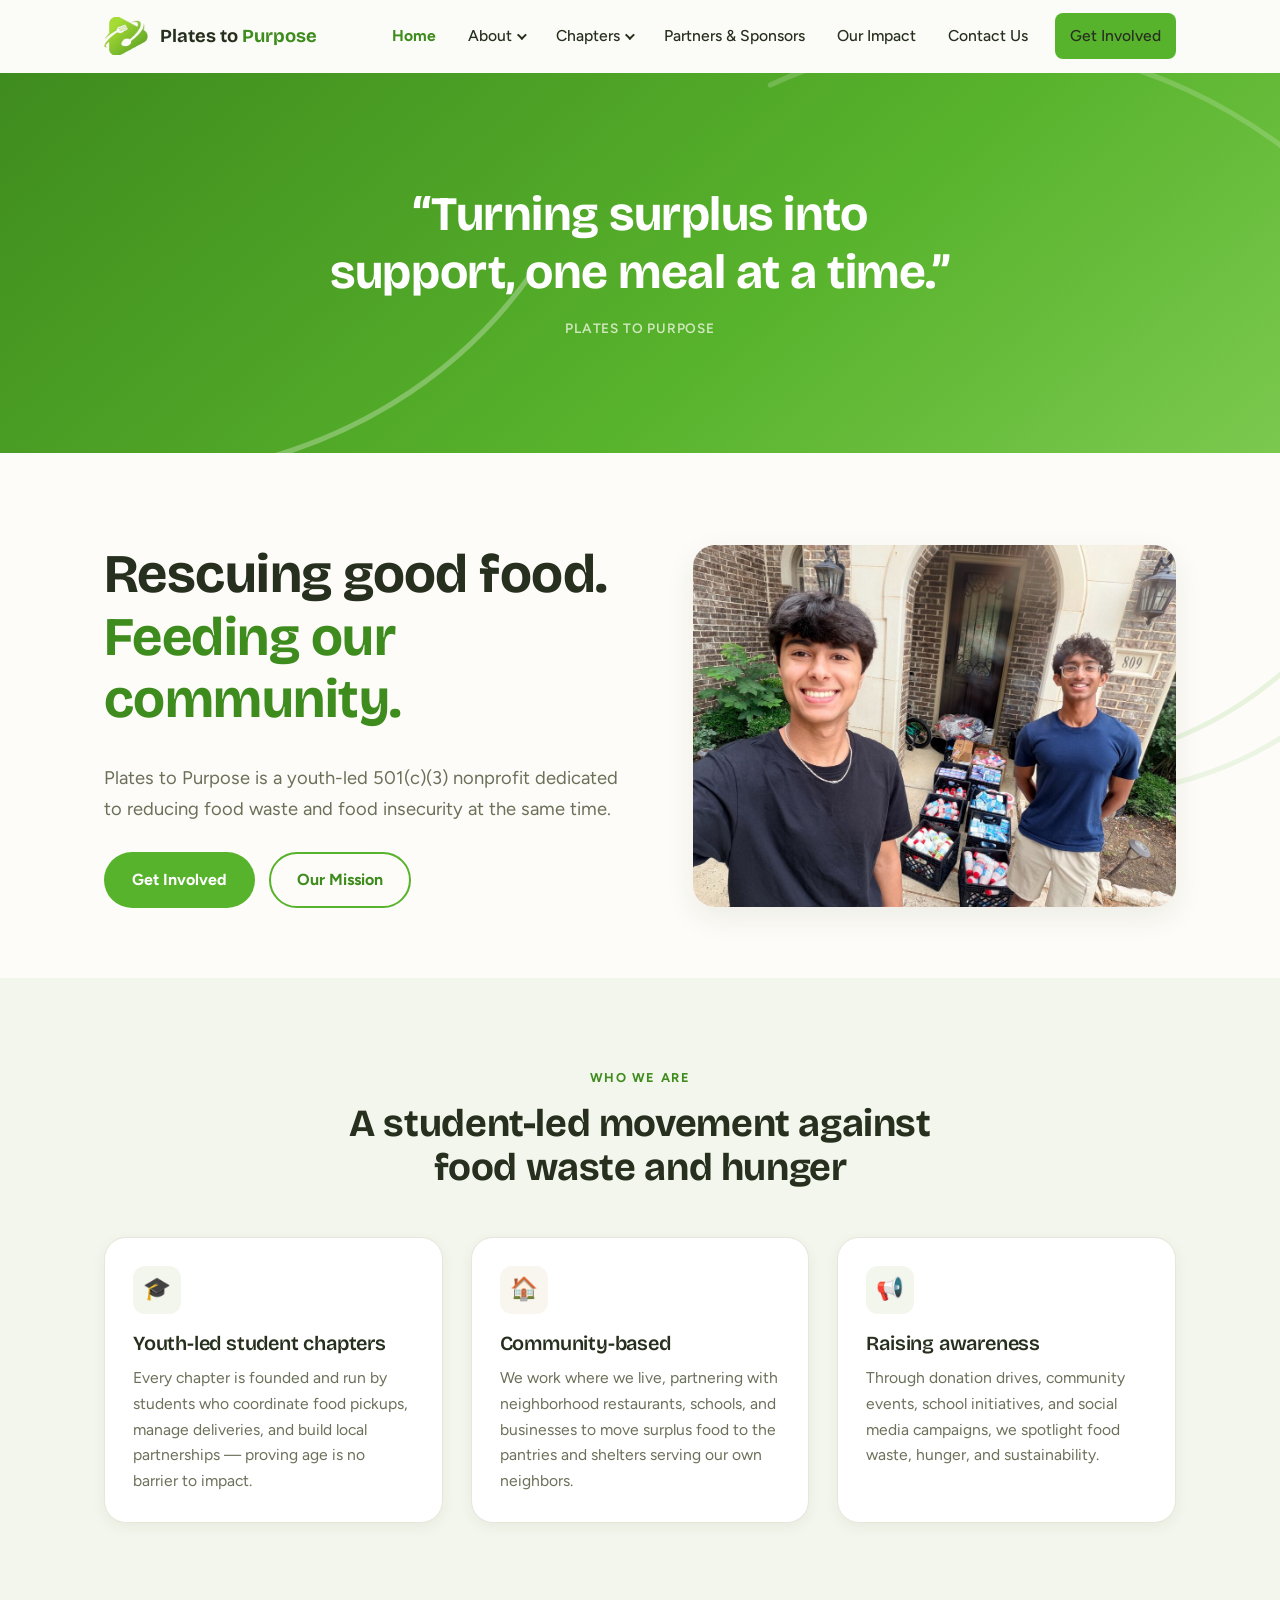
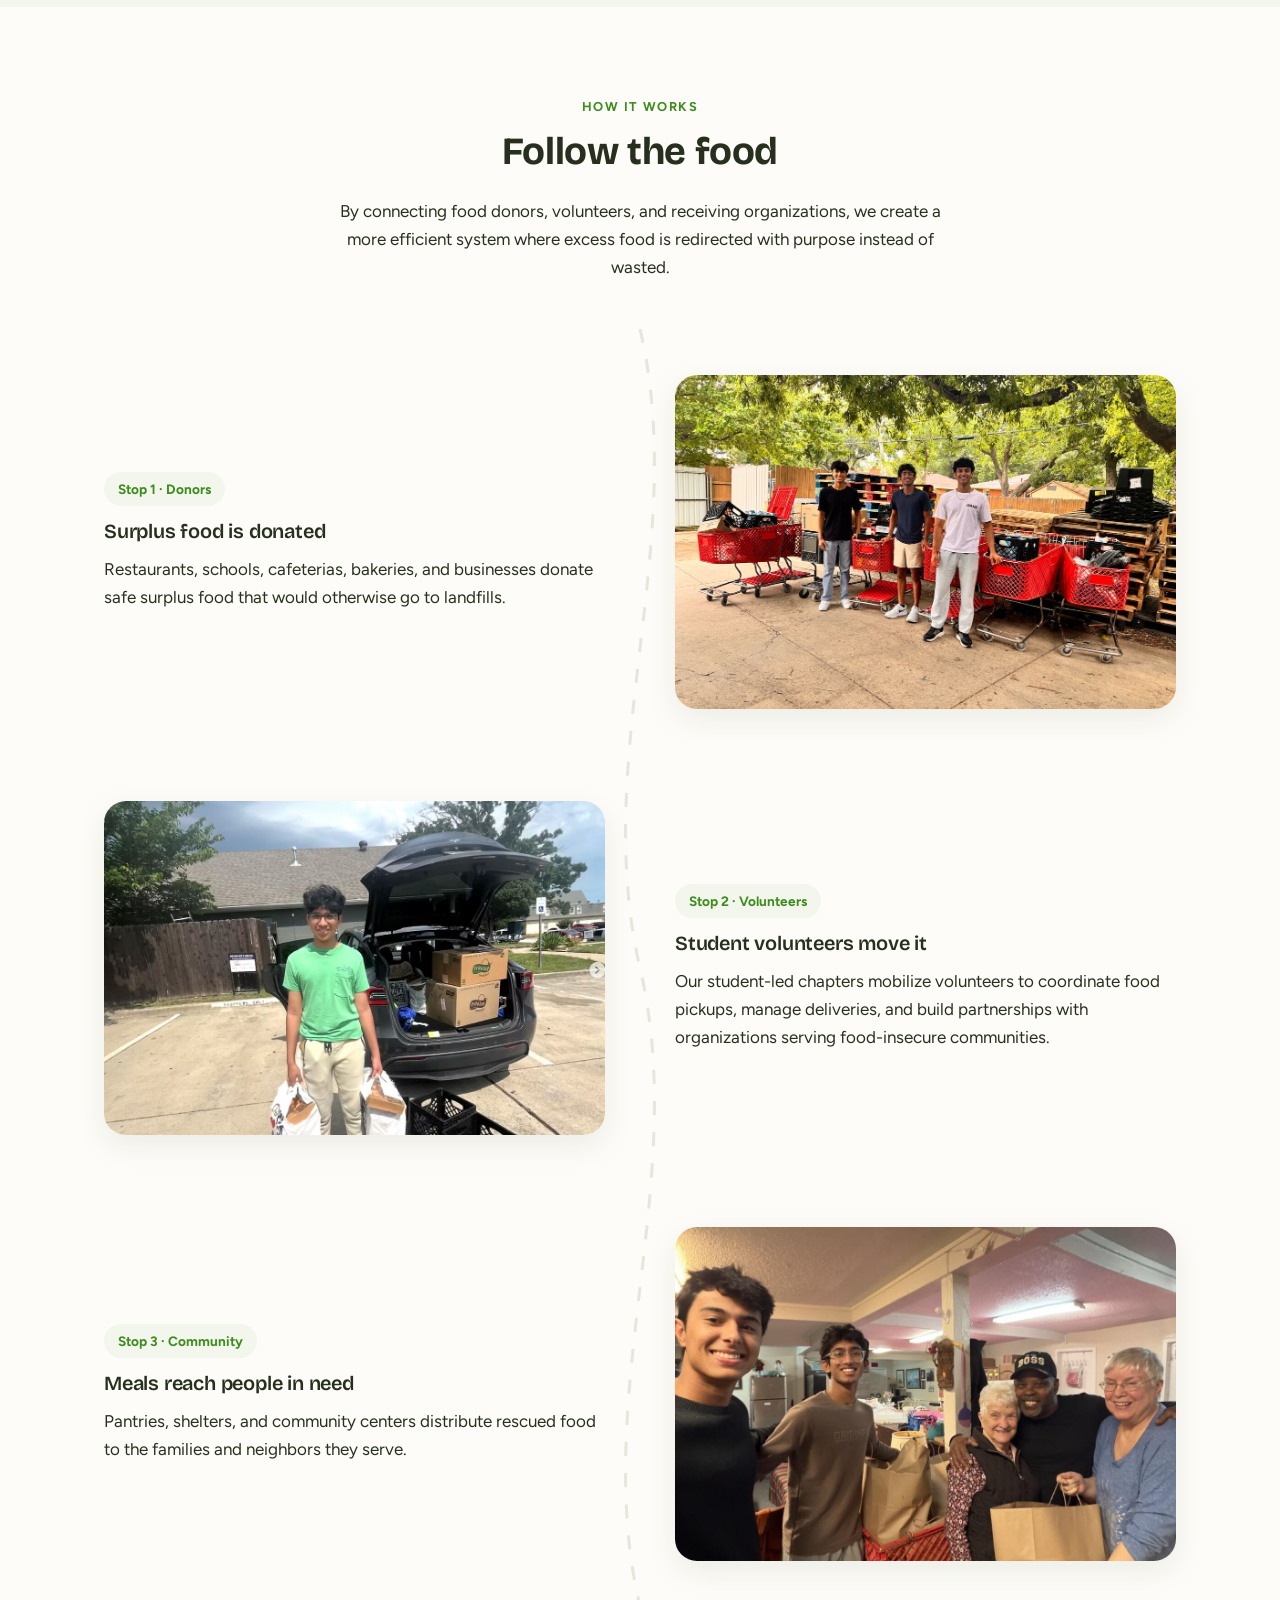
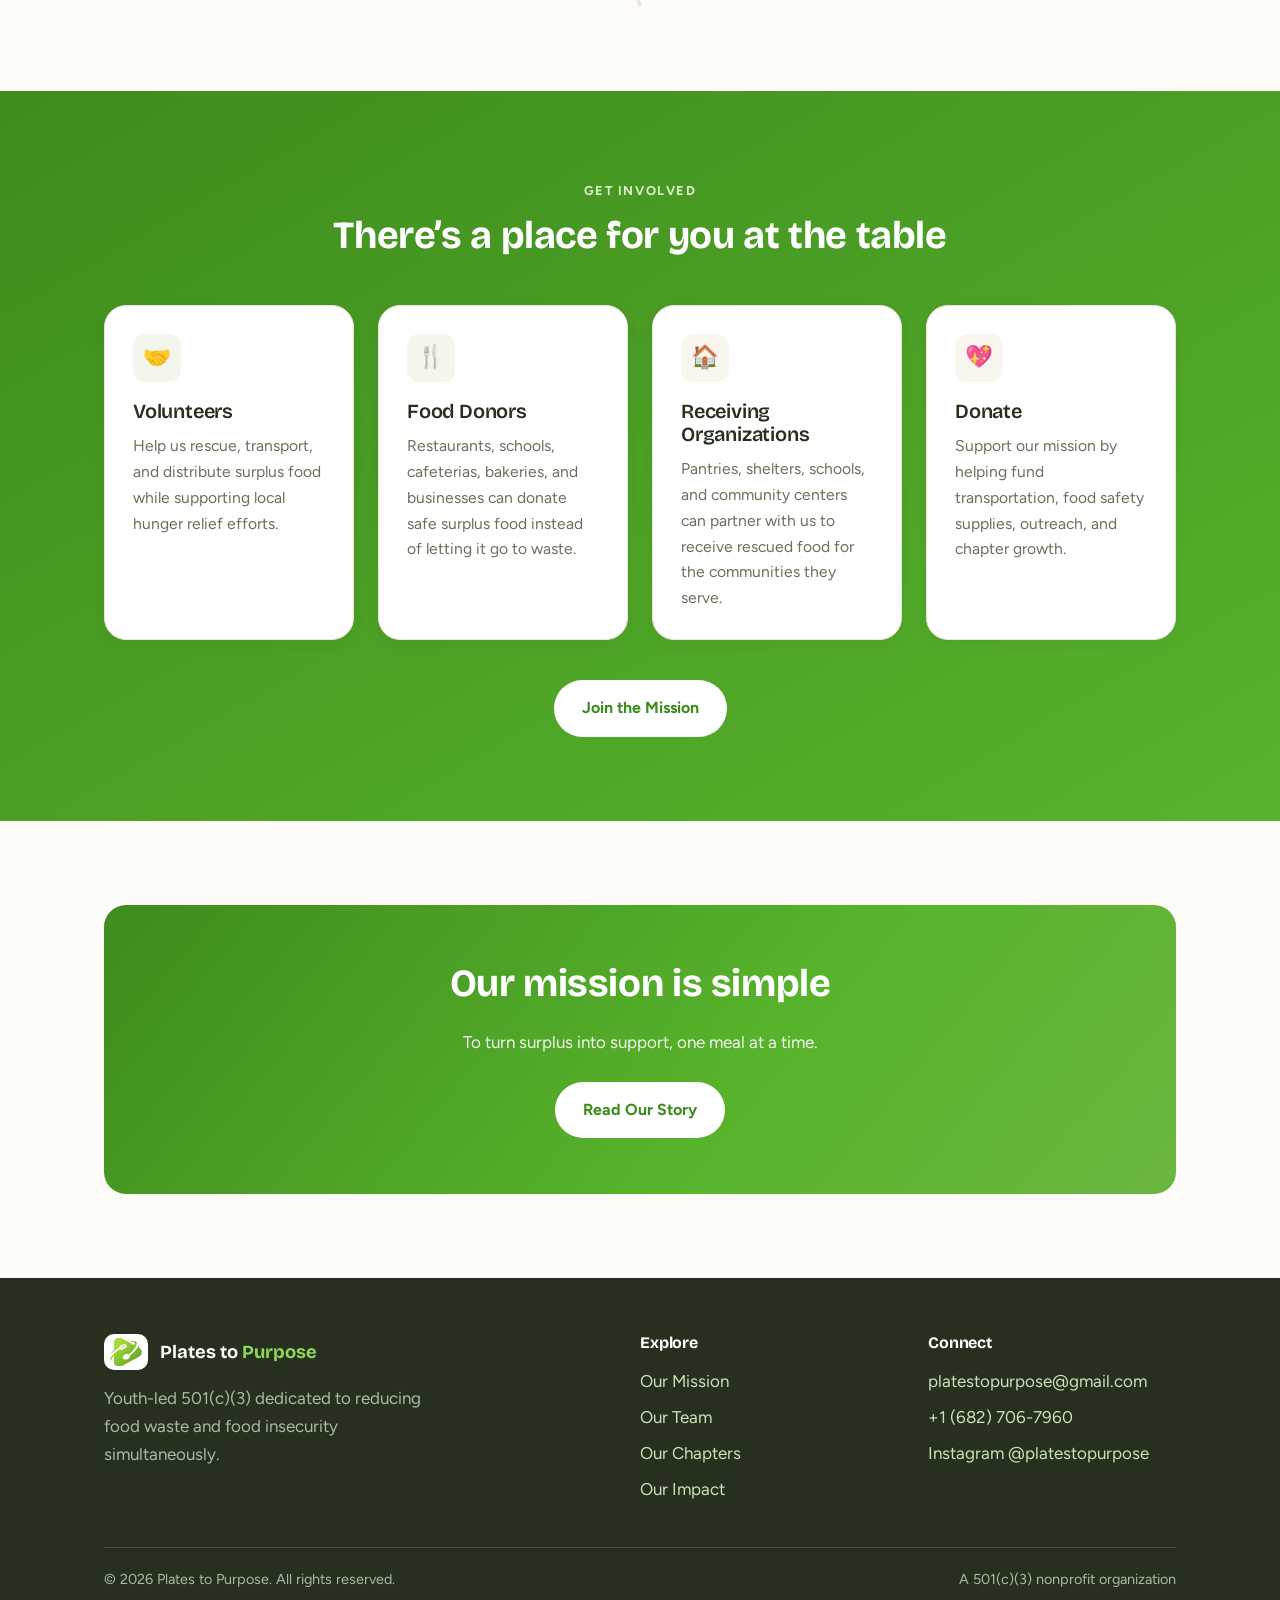
==== index.html @ 57e992ac "Plates to Purpose website: nine pages, interactive chapter map, PTP green theme" ====
<!DOCTYPE html>
<html lang="en">
<head>
  <meta charset="UTF-8">
  <meta name="viewport" content="width=device-width, initial-scale=1.0">
  <title>Plates to Purpose — Turning Surplus into Support</title>
  <meta name="description" content="Plates to Purpose is a youth-led 501(c)(3) nonprofit rescuing surplus food and redistributing it to communities in need across DFW.">
  <link rel="preconnect" href="https://fonts.googleapis.com">
  <link rel="preconnect" href="https://fonts.gstatic.com" crossorigin>
  <link href="https://fonts.googleapis.com/css2?family=Bricolage+Grotesque:wght@500;600;700;800&family=Figtree:wght@400;500;600;700&display=swap" rel="stylesheet">
  <link rel="stylesheet" href="css/styles.css">
</head>
<body data-page="home">

  <header class="site-header" id="site-header"></header>

  <main>

    <!-- ================= HERO BANNER ================= -->
    <!-- Green banner with the PTP tagline. When the new group photo is
         ready, add this line right after the opening <section> tag and
         remove the hero-banner--green class from it:
           <img class="hero-banner-photo" src="assets/images/YOUR-PHOTO.jpg" alt="The Plates to Purpose team">
    -->
    <section class="hero-banner hero-banner--green">
      <!-- Decorative swooshes echoing the logo orbit; they drift slowly -->
      <svg class="banner-swoosh banner-swoosh--1" viewBox="0 0 600 300" fill="none" aria-hidden="true">
        <path d="M10 250 C 160 320, 440 300, 590 90" stroke="rgba(255,255,255,0.28)" stroke-width="5" stroke-linecap="round"/>
      </svg>
      <svg class="banner-swoosh banner-swoosh--2" viewBox="0 0 600 300" fill="none" aria-hidden="true">
        <path d="M10 60 C 180 -20, 430 10, 590 200" stroke="rgba(255,255,255,0.18)" stroke-width="5" stroke-linecap="round"/>
      </svg>
      <div class="hero-banner-content reveal">
        <h1 class="hero-banner-quote">&ldquo;Turning surplus into support, one meal at a time.&rdquo;</h1>
        <div class="hero-banner-attrib">Plates to Purpose</div>
      </div>
    </section>

    <!-- ================= HERO ================= -->
    <section class="hero">
      <!-- Decorative swoosh echoing the logo orbit -->
      <svg class="hero-swoosh" viewBox="0 0 560 400" fill="none" aria-hidden="true">
        <path d="M20 320 C160 420, 420 380, 540 120" stroke="#58B32C" stroke-width="5" stroke-linecap="round" opacity="0.25"/>
        <path d="M60 360 C200 450, 470 400, 560 180" stroke="#58B32C" stroke-width="5" stroke-linecap="round" opacity="0.2"/>
      </svg>

      <div class="container hero-inner">
        <div class="reveal">
          <h1>Rescuing good food.<br><span>Feeding our community.</span></h1>
          <p class="hero-lede">
            Plates to Purpose is a youth-led 501(c)(3) nonprofit dedicated to
            reducing food waste and food insecurity at the same time.
          </p>
          <div class="hero-actions">
            <a href="contact.html" class="btn btn--green">Get Involved</a>
            <a href="mission.html" class="btn btn--outline">Our Mission</a>
          </div>
        </div>
        <div class="photo hero-photo reveal">
          <img src="assets/images/photo-donation-boxes.jpg" alt="Plates to Purpose volunteers with crates of rescued food donations">
        </div>
      </div>
    </section>

    <!-- ================= WHO WE ARE ================= -->
    <section class="section section--tint">
      <div class="container">
        <div class="section-intro section-intro--center reveal">
          <span class="eyebrow">Who We Are</span>
          <h2>A student-led movement against food waste and hunger</h2>
        </div>
        <div class="grid-3">
          <div class="card reveal">
            <div class="card-icon" aria-hidden="true">&#127891;</div>
            <h3>Youth-led student chapters</h3>
            <p>Every chapter is founded and run by students who coordinate food pickups, manage deliveries, and build local partnerships &mdash; proving age is no barrier to impact.</p>
          </div>
          <div class="card reveal">
            <div class="card-icon card-icon--blue" aria-hidden="true">&#127968;</div>
            <h3>Community-based</h3>
            <p>We work where we live, partnering with neighborhood restaurants, schools, and businesses to move surplus food to the pantries and shelters serving our own neighbors.</p>
          </div>
          <div class="card reveal">
            <div class="card-icon" aria-hidden="true">&#128226;</div>
            <h3>Raising awareness</h3>
            <p>Through donation drives, community events, school initiatives, and social media campaigns, we spotlight food waste, hunger, and sustainability.</p>
          </div>
        </div>
      </div>
    </section>

    <!-- ================= THE RESCUE ROUTE ================= -->
    <!-- Signature scroll element: the dashed path draws itself as you
         scroll, tracing how food moves from donors to the community. -->
    <section class="section route-section">
      <div class="container">

        <div class="section-intro section-intro--center reveal">
          <span class="eyebrow eyebrow--blue">How It Works</span>
          <h2>Follow the food</h2>
          <p>By connecting food donors, volunteers, and receiving organizations, we create a more efficient system where excess food is redirected with purpose instead of wasted.</p>
        </div>

        <!-- The route line lives inside this track so it only spans the steps -->
        <div class="route-track">
          <svg class="route-svg" viewBox="0 0 120 900" preserveAspectRatio="none" aria-hidden="true">
            <path class="route-guide" d="M60 0 C 110 150, 10 300, 60 450 C 110 600, 10 750, 60 900" />
            <path class="route-path"  d="M60 0 C 110 150, 10 300, 60 450 C 110 600, 10 750, 60 900" />
          </svg>

          <div class="route-step">
          <div class="route-text reveal">
            <span class="route-badge">Stop 1 &middot; Donors</span>
            <h3>Surplus food is donated</h3>
            <p>Restaurants, schools, cafeterias, bakeries, and businesses donate safe surplus food that would otherwise go to landfills.</p>
          </div>
          <div class="photo route-photo reveal">
            <img src="assets/images/photo-carts-pickup.jpg" alt="Volunteers collecting carts of donated food">
          </div>
        </div>

        <div class="route-step">
          <div class="route-text reveal">
            <span class="route-badge">Stop 2 &middot; Volunteers</span>
            <h3>Student volunteers move it</h3>
            <p>Our student-led chapters mobilize volunteers to coordinate food pickups, manage deliveries, and build partnerships with organizations serving food-insecure communities.</p>
          </div>
          <div class="photo route-photo reveal">
            <img src="assets/images/photo-trunk-boxes.jpg" alt="A volunteer loading boxes of rescued food into a car">
          </div>
        </div>

        <div class="route-step">
          <div class="route-text reveal">
            <span class="route-badge">Stop 3 &middot; Community</span>
            <h3>Meals reach people in need</h3>
            <p>Pantries, shelters, and community centers distribute rescued food to the families and neighbors they serve.</p>
          </div>
          <div class="photo route-photo reveal">
            <img src="assets/images/photo-pantry-delivery.jpg" alt="Volunteers delivering food donations to a community pantry">
          </div>
        </div>
        </div> <!-- /route-track -->

      </div>
    </section>

    <!-- ================= GET INVOLVED ================= -->
    <section class="section section--green">
      <div class="container">
        <div class="section-intro section-intro--center reveal">
          <span class="eyebrow eyebrow--blue">Get Involved</span>
          <h2>There&rsquo;s a place for you at the table</h2>
        </div>
        <div class="grid-4">
          <div class="card reveal">
            <div class="card-icon" aria-hidden="true">&#129309;</div>
            <h3>Volunteers</h3>
            <p>Help us rescue, transport, and distribute surplus food while supporting local hunger relief efforts.</p>
          </div>
          <div class="card reveal">
            <div class="card-icon" aria-hidden="true">&#127860;</div>
            <h3>Food Donors</h3>
            <p>Restaurants, schools, cafeterias, bakeries, and businesses can donate safe surplus food instead of letting it go to waste.</p>
          </div>
          <div class="card reveal">
            <div class="card-icon card-icon--blue" aria-hidden="true">&#127968;</div>
            <h3>Receiving Organizations</h3>
            <p>Pantries, shelters, schools, and community centers can partner with us to receive rescued food for the communities they serve.</p>
          </div>
          <div class="card reveal">
            <div class="card-icon card-icon--blue" aria-hidden="true">&#128150;</div>
            <h3>Donate</h3>
            <p>Support our mission by helping fund transportation, food safety supplies, outreach, and chapter growth.</p>
          </div>
        </div>
        <div style="text-align:center; margin-top: 40px;" class="reveal">
          <a href="contact.html" class="btn btn--green">Join the Mission</a>
        </div>
      </div>
    </section>

    <!-- ================= CLOSING CTA ================= -->
    <section class="section">
      <div class="container">
        <div class="cta-band reveal">
          <h2>Our mission is simple</h2>
          <p>To turn surplus into support, one meal at a time.</p>
          <a href="mission.html" class="btn btn--green">Read Our Story</a>
        </div>
      </div>
    </section>

  </main>

  <footer class="site-footer" id="site-footer"></footer>

  <script src="js/layout.js"></script>
  <script src="js/scroll.js"></script>
</body>
</html>
---- css/styles.css ----
/* ==========================================================================
   PLATES TO PURPOSE — STYLESHEET
   --------------------------------------------------------------------------
   HOW THIS FILE IS ORGANIZED
   1. Design tokens (brand colors, fonts, spacing) — edit these to re-theme
   2. Base styles (reset, typography)
   3. Layout helpers (containers, sections, grids)
   4. Header & footer
   5. Reusable components (buttons, cards, eyebrows, stats)
   6. Page-specific sections (hero, route, team, press, steps, etc.)
   7. Scroll-animation states
   8. Responsive breakpoints are placed next to the rules they modify
   ========================================================================== */


/* 1. DESIGN TOKENS ------------------------------------------------------- */
/*    Colors are sampled from the PTP logo: apple green + sky blue.         */

:root {
  /* Brand colors — single-color scheme built on PTP green, with warm
     neutrals. NOTE: the --blue variables are kept only so older class
     names keep working; they now hold green/warm values. */
  --green:       #58B32C;   /* primary — logo green */
  --green-deep:  #3F8C1E;   /* hover / emphasis */
  --green-soft:  #79B84E;   /* lighter companion green */
  --green-tint:  #F3F6EC;   /* soft warm-green section background */
  --blue:        #79B84E;   /* (compat) = green-soft */
  --blue-deep:   #3F8C1E;   /* (compat) = green-deep */
  --blue-tint:   #F8F6EF;   /* (compat) = warm sand section background */

  /* Neutrals — warmed up */
  --ink:         #27301E;   /* headings + body text (green-tinted charcoal) */
  --muted:       #6B7059;   /* secondary text (warm) */
  --paper:       #FDFCF8;   /* page background (warm cream) */
  --white:       #FFFFFF;
  --line:        #E8E6DA;   /* warm borders and dividers */

  /* Typography */
  --font-display: "Bricolage Grotesque", "Segoe UI", sans-serif;
  --font-body:    "Figtree", "Segoe UI", sans-serif;

  /* Layout */
  --container:   1120px;
  --radius:      14px;
  --radius-lg:   22px;
  --shadow:      0 10px 30px rgba(34, 48, 30, 0.08);
  --shadow-soft: 0 4px 14px rgba(34, 48, 30, 0.06);
}


/* 2. BASE ---------------------------------------------------------------- */

*, *::before, *::after { box-sizing: border-box; }

html { scroll-behavior: smooth; }

body {
  margin: 0;
  font-family: var(--font-body);
  font-size: 1.0625rem;             /* 17px */
  line-height: 1.65;
  color: var(--ink);
  background: var(--paper);
  -webkit-font-smoothing: antialiased;
}

h1, h2, h3, h4 {
  font-family: var(--font-display);
  line-height: 1.15;
  margin: 0 0 0.6em;
  letter-spacing: -0.01em;
}

h1 { font-size: clamp(2.2rem, 5vw, 3.4rem); font-weight: 700; }
h2 { font-size: clamp(1.7rem, 3.5vw, 2.4rem); font-weight: 700; }
h3 { font-size: 1.25rem; font-weight: 600; }

p { margin: 0 0 1em; }
p:last-child { margin-bottom: 0; }

a { color: var(--green-deep); }

img { max-width: 100%; display: block; }


/* 3. LAYOUT HELPERS ------------------------------------------------------ */

.container {
  max-width: var(--container);
  margin: 0 auto;
  padding: 0 24px;
}

.section       { padding: 84px 0; }
.section--tint { background: var(--green-tint); }
.section--blue { background: var(--blue-tint); }

.section-intro {
  max-width: 640px;
  margin-bottom: 48px;
}
.section-intro--center {
  margin-left: auto;
  margin-right: auto;
  text-align: center;
}

.grid-2 { display: grid; grid-template-columns: 1fr 1fr; gap: 32px; }
.grid-3 { display: grid; grid-template-columns: repeat(3, 1fr); gap: 28px; }
.grid-4 { display: grid; grid-template-columns: repeat(4, 1fr); gap: 24px; }

@media (max-width: 900px) {
  .grid-3, .grid-4 { grid-template-columns: 1fr 1fr; }
}
@media (max-width: 620px) {
  .grid-2, .grid-3, .grid-4 { grid-template-columns: 1fr; }
  .section { padding: 60px 0; }
}


/* 4. HEADER & FOOTER ----------------------------------------------------- */

.site-header {
  position: sticky;
  top: 0;
  z-index: 50;
  background: rgba(251, 252, 248, 0.92);
  backdrop-filter: blur(10px);
  border-bottom: 1px solid transparent;
  transition: border-color 0.25s ease, box-shadow 0.25s ease;
}
/* .is-scrolled is added by js/scroll.js once the page scrolls */
.site-header.is-scrolled {
  border-bottom-color: var(--line);
  box-shadow: var(--shadow-soft);
}

.header-inner {
  display: flex;
  align-items: center;
  justify-content: space-between;
  gap: 20px;
  min-height: 72px;
}

.brand {
  display: flex;
  align-items: center;
  gap: 12px;
  text-decoration: none;
  color: var(--ink);
}
.brand img { width: 44px; height: auto; }
/* On the dark footer, the logo sits on a small white chip so its
   white fork-and-swoosh details stay visible. */
.site-footer .brand img {
  background: var(--white);
  border-radius: 10px;
  padding: 4px 6px;
}
.brand-name {
  font-family: var(--font-display);
  font-weight: 700;
  font-size: 1.15rem;
  line-height: 1.1;
}
.brand-name span { color: var(--green-deep); }

.main-nav { display: flex; align-items: center; gap: 6px; }

.main-nav a {
  display: block;
  padding: 8px 13px;
  border-radius: 8px;
  text-decoration: none;
  color: var(--ink);
  font-weight: 500;
  font-size: 0.98rem;
}
.main-nav a:hover { background: var(--green-tint); color: var(--green-deep); }
.main-nav a.is-active { color: var(--green-deep); font-weight: 700; }

/* Dropdown menus (About, Chapters) */
.nav-item { position: relative; }

.nav-item > button {
  display: flex;
  align-items: center;
  gap: 5px;
  padding: 8px 13px;
  border: 0;
  border-radius: 8px;
  background: none;
  font: inherit;
  font-weight: 500;
  font-size: 0.98rem;
  color: var(--ink);
  cursor: pointer;
}
.nav-item > button:hover { background: var(--green-tint); color: var(--green-deep); }
.nav-item > button.is-active { color: var(--green-deep); font-weight: 700; }
.nav-item > button::after {
  content: "";
  width: 7px; height: 7px;
  border-right: 2px solid currentColor;
  border-bottom: 2px solid currentColor;
  transform: rotate(45deg) translateY(-2px);
}

.dropdown {
  position: absolute;
  top: calc(100% + 6px);
  left: 0;
  min-width: 190px;
  padding: 8px;
  background: var(--white);
  border: 1px solid var(--line);
  border-radius: var(--radius);
  box-shadow: var(--shadow);
  display: none;
}
.nav-item.is-open .dropdown,
.nav-item:hover .dropdown,
.nav-item:focus-within .dropdown { display: block; }

.dropdown a { padding: 9px 12px; }

.nav-cta {
  margin-left: 8px;
}

/* Mobile nav toggle */
.nav-toggle {
  display: none;
  flex-direction: column;
  gap: 5px;
  padding: 10px;
  border: 0;
  background: none;
  cursor: pointer;
}
.nav-toggle span {
  width: 24px; height: 2.5px;
  background: var(--ink);
  border-radius: 2px;
}

@media (max-width: 940px) {
  .nav-toggle { display: flex; }

  .main-nav {
    position: absolute;
    top: 100%;
    left: 0;
    right: 0;
    flex-direction: column;
    align-items: stretch;
    padding: 12px 20px 20px;
    background: var(--paper);
    border-bottom: 1px solid var(--line);
    box-shadow: var(--shadow);
    display: none;
  }
  .main-nav.is-open { display: flex; }

  .nav-item > button { width: 100%; justify-content: space-between; }
  .dropdown {
    position: static;
    display: block;
    border: 0;
    box-shadow: none;
    padding: 0 0 0 16px;
    background: none;
  }
  .nav-cta { margin: 10px 0 0; }
}

.site-footer {
  background: var(--ink);
  color: #E7EEE3;
  padding: 56px 0 28px;
  margin-top: 0;
}
.footer-grid {
  display: grid;
  grid-template-columns: 2fr 1fr 1fr;
  gap: 40px;
  margin-bottom: 36px;
}
@media (max-width: 720px) { .footer-grid { grid-template-columns: 1fr; } }

.site-footer h4 { color: var(--white); font-size: 1rem; margin-bottom: 14px; }
.site-footer a { color: #C9E4B8; text-decoration: none; }
.site-footer a:hover { text-decoration: underline; }
.site-footer ul { list-style: none; margin: 0; padding: 0; }
.site-footer li { margin-bottom: 8px; }
.footer-tagline { color: #A9BCA2; max-width: 320px; }
.footer-bottom {
  border-top: 1px solid rgba(255,255,255,0.15);
  padding-top: 20px;
  font-size: 0.9rem;
  color: #A9BCA2;
  display: flex;
  justify-content: space-between;
  flex-wrap: wrap;
  gap: 10px;
}


/* 5. REUSABLE COMPONENTS ------------------------------------------------- */

/* Small colored label above a heading */
.eyebrow {
  display: inline-block;
  font-size: 0.8rem;
  font-weight: 700;
  letter-spacing: 0.12em;
  text-transform: uppercase;
  color: var(--green-deep);
  margin-bottom: 12px;
}
.eyebrow--blue { color: var(--blue-deep); }

/* Buttons */
.btn {
  display: inline-block;
  padding: 13px 26px;
  border-radius: 999px;
  font-family: var(--font-body);
  font-weight: 700;
  font-size: 1rem;
  text-decoration: none;
  border: 2px solid transparent;
  cursor: pointer;
  transition: background 0.2s ease, color 0.2s ease, transform 0.15s ease;
}
.btn:active { transform: scale(0.98); }

.btn--green { background: var(--green); color: var(--white); }
.btn--green:hover { background: var(--green-deep); }

.btn--outline { border-color: var(--green); color: var(--green-deep); background: transparent; }
.btn--outline:hover { background: var(--green-tint); }

.btn--blue { background: var(--blue); color: var(--white); }
.btn--blue:hover { background: var(--blue-deep); }

/* Cards */
.card {
  background: var(--white);
  border: 1px solid var(--line);
  border-radius: var(--radius-lg);
  padding: 28px;
  box-shadow: var(--shadow-soft);
}
.card h3 { margin-bottom: 10px; }
.card p { color: var(--muted); font-size: 0.98rem; }

.card-icon {
  width: 48px; height: 48px;
  display: grid;
  place-items: center;
  border-radius: 12px;
  background: var(--green-tint);
  color: var(--green-deep);
  margin-bottom: 18px;
  font-size: 1.4rem;
}
.card-icon--blue { background: var(--blue-tint); color: var(--blue-deep); }

/* Big statistic blocks */
.stat-card {
  text-align: center;
  padding: 34px 24px;
}
.stat-number {
  font-family: var(--font-display);
  font-weight: 800;
  font-size: clamp(2.2rem, 4vw, 3rem);
  color: var(--green-deep);
  line-height: 1;
  margin-bottom: 8px;
}
.stat-card--blue .stat-number { color: var(--blue-deep); }
.stat-label { color: var(--muted); font-weight: 500; }

/* Photo frame used across pages */
.photo {
  border-radius: var(--radius-lg);
  overflow: hidden;
  box-shadow: var(--shadow);
}
.photo img { width: 100%; height: 100%; object-fit: cover; }


/* 6. PAGE SECTIONS ------------------------------------------------------- */

/* --- Home hero --- */
.hero {
  position: relative;
  padding: 90px 0 70px;
  overflow: hidden;
}
.hero-inner {
  display: grid;
  grid-template-columns: 1.05fr 0.95fr;
  gap: 56px;
  align-items: center;
}
@media (max-width: 860px) {
  .hero { padding: 56px 0 50px; }
  .hero-inner { grid-template-columns: 1fr; gap: 36px; }
}

.hero-quote {
  font-family: var(--font-display);
  font-size: 1.15rem;
  font-weight: 600;
  color: var(--blue-deep);
  margin-bottom: 18px;
}

.hero h1 span { color: var(--green-deep); }

.hero-lede { font-size: 1.15rem; color: var(--muted); max-width: 520px; }

.hero-actions { display: flex; gap: 14px; flex-wrap: wrap; margin-top: 28px; }

.hero-photo { aspect-ratio: 4 / 3; }

/* Decorative swoosh behind the hero, echoing the logo orbit */
.hero-swoosh {
  position: absolute;
  top: -60px;
  right: -140px;
  width: 560px;
  opacity: 0.5;
  pointer-events: none;
  z-index: -1;
}

/* --- Rescue route (signature scroll element, home page) --- */
.route-section { position: relative; }
.route-track   { position: relative; }

.route-svg {
  position: absolute;
  top: 0;
  left: 50%;
  transform: translateX(-50%);
  height: 100%;
  width: 120px;
  pointer-events: none;
}
/* The route is two stacked paths:
   - .route-guide: a faint dashed line, always visible (the "map route")
   - .route-path:  a solid green line that draws over it as you scroll   */
.route-guide {
  stroke: var(--line);
  stroke-width: 3;
  stroke-dasharray: 10 12;
  fill: none;
}
.route-path {
  stroke: var(--green);
  stroke-width: 3.5;
  fill: none;
  opacity: 0.85;
}

.route-step {
  display: grid;
  grid-template-columns: 1fr 1fr;
  gap: 70px;
  align-items: center;
  padding: 46px 0;
}
.route-step:nth-of-type(even) .route-text  { order: 2; }
.route-step:nth-of-type(even) .route-photo { order: 1; }
@media (max-width: 820px) {
  .route-svg { display: none; }
  .route-step { grid-template-columns: 1fr; gap: 26px; padding: 30px 0; }
  .route-step:nth-of-type(even) .route-text  { order: 1; }
  .route-step:nth-of-type(even) .route-photo { order: 2; }
}

.route-badge {
  display: inline-flex;
  align-items: center;
  gap: 8px;
  padding: 6px 14px;
  border-radius: 999px;
  background: var(--green-tint);
  color: var(--green-deep);
  font-weight: 700;
  font-size: 0.85rem;
  margin-bottom: 14px;
}
.route-photo { aspect-ratio: 3 / 2; }

/* --- Mission page: side-by-side stats visual --- */
.problem-grid {
  display: grid;
  grid-template-columns: 1fr 1fr;
  gap: 28px;
}
@media (max-width: 720px) { .problem-grid { grid-template-columns: 1fr; } }

.problem-card {
  border-radius: var(--radius-lg);
  padding: 40px 34px;
  color: var(--white);
}
.problem-card--waste  { background: linear-gradient(150deg, var(--green-soft) 0%, var(--green) 100%); }
.problem-card--hunger { background: linear-gradient(150deg, var(--green-deep) 0%, #2F6B15 100%); }

.problem-card .stat-number { color: var(--white); font-size: clamp(2.4rem, 5vw, 3.4rem); }
.problem-card .problem-label {
  font-weight: 700;
  font-size: 1.05rem;
  margin: 6px 0 10px;
}
.problem-card p { color: rgba(255, 255, 255, 0.92); font-size: 0.98rem; }

/* --- Team page --- */
.team-grid {
  display: grid;
  grid-template-columns: repeat(3, 1fr);
  gap: 32px;
}
@media (max-width: 900px) { .team-grid { grid-template-columns: 1fr 1fr; } }
@media (max-width: 560px) { .team-grid { grid-template-columns: 1fr; } }

.team-card { text-align: center; }
.team-photo {
  aspect-ratio: 4 / 5;
  margin-bottom: 18px;
}
.team-name { font-size: 1.2rem; margin-bottom: 2px; }
.team-role { color: var(--green-deep); font-weight: 600; font-size: 0.95rem; }

/* --- Press page --- */
.press-card {
  display: grid;
  grid-template-columns: 240px 1fr;
  gap: 0;
  overflow: hidden;
  padding: 0;
}
@media (max-width: 680px) { .press-card { grid-template-columns: 1fr; } }

.press-thumb { min-height: 200px; }
.press-thumb img { width: 100%; height: 100%; object-fit: cover; }
.press-body { padding: 28px; }
.press-source {
  font-size: 0.85rem;
  font-weight: 700;
  color: var(--blue-deep);
  text-transform: uppercase;
  letter-spacing: 0.08em;
  margin-bottom: 8px;
}
.press-excerpt { color: var(--muted); font-size: 0.98rem; }
.press-link { font-weight: 700; text-decoration: none; }

/* --- Chapters / steps --- */
.step-list { counter-reset: step; display: grid; gap: 22px; max-width: 780px; }

.step {
  display: grid;
  grid-template-columns: 56px 1fr;
  gap: 20px;
  align-items: start;
}
.step-num {
  counter-increment: step;
  width: 56px; height: 56px;
  border-radius: 50%;
  background: var(--green);
  color: var(--white);
  display: grid;
  place-items: center;
  font-family: var(--font-display);
  font-weight: 800;
  font-size: 1.3rem;
}
.step-num::before { content: counter(step); }

/* --- Partners page --- */
.partner-group { margin-bottom: 44px; }
.partner-group:last-child { margin-bottom: 0; }
.partner-group h3 {
  color: var(--green-deep);
  border-bottom: 2px solid var(--line);
  padding-bottom: 10px;
  margin-bottom: 20px;
}
.partner-list {
  list-style: none;
  margin: 0;
  padding: 0;
  display: grid;
  grid-template-columns: repeat(auto-fill, minmax(230px, 1fr));
  gap: 14px;
}
.partner-list li {
  background: var(--white);
  border: 1px solid var(--line);
  border-radius: var(--radius);
  padding: 16px 18px;
  font-weight: 600;
  display: flex;
  align-items: center;
  gap: 12px;
}
/* Small colored dot before each partner name.
   Replace with <img> logos when you collect them. */
.partner-list li::before {
  content: "";
  width: 10px; height: 10px;
  border-radius: 50%;
  background: var(--green);
  flex-shrink: 0;
}

.sponsor-card { text-align: center; }
.sponsor-logo {
  height: 90px;
  display: grid;
  place-items: center;
  margin-bottom: 20px;
}
.sponsor-logo img { max-height: 90px; width: auto; margin: 0 auto; }
.sponsor-amount {
  color: var(--green-deep);
  font-family: var(--font-display);
  font-weight: 700;
  font-size: 1.1rem;
  margin-bottom: 6px;
}

/* --- Impact page --- */
.gallery {
  display: grid;
  grid-template-columns: repeat(3, 1fr);
  gap: 18px;
}
@media (max-width: 820px) { .gallery { grid-template-columns: 1fr 1fr; } }
@media (max-width: 540px) { .gallery { grid-template-columns: 1fr; } }
.gallery .photo { aspect-ratio: 4 / 3; }

/* --- Contact page --- */
.contact-grid {
  display: grid;
  grid-template-columns: 1fr 1.2fr;
  gap: 48px;
  align-items: start;
}
@media (max-width: 800px) { .contact-grid { grid-template-columns: 1fr; } }

.contact-form { display: grid; gap: 18px; }

.form-field label {
  display: block;
  font-weight: 600;
  font-size: 0.95rem;
  margin-bottom: 6px;
}
.form-field input,
.form-field select,
.form-field textarea {
  width: 100%;
  padding: 13px 15px;
  border: 1.5px solid var(--line);
  border-radius: 10px;
  background: var(--white);
  font: inherit;
  color: var(--ink);
}
.form-field input:focus,
.form-field select:focus,
.form-field textarea:focus {
  outline: 2px solid var(--green);
  outline-offset: 1px;
  border-color: var(--green);
}
.form-note { font-size: 0.9rem; color: var(--muted); }

.contact-info-card { display: grid; gap: 16px; }
.contact-line { display: flex; gap: 12px; align-items: baseline; }
.contact-line strong { min-width: 90px; }

/* --- Page hero (interior pages) --- */
.page-hero {
  padding: 64px 0 56px;
  background:
    radial-gradient(1100px 420px at 85% -80px, var(--blue-tint) 0%, transparent 60%),
    radial-gradient(900px 420px at 5% -60px, var(--green-tint) 0%, transparent 55%);
}
.page-hero p { color: var(--muted); max-width: 640px; font-size: 1.1rem; }

/* --- Call-to-action band --- */
.cta-band {
  background: linear-gradient(130deg, var(--green-deep) 0%, var(--green) 60%, var(--green-soft) 130%);
  color: var(--white);
  border-radius: var(--radius-lg);
  padding: 56px 48px;
  text-align: center;
}
.cta-band h2 { color: var(--white); }
.cta-band p { color: rgba(255,255,255,0.92); max-width: 560px; margin: 0 auto 26px; }
.cta-band .btn--green { background: var(--white); color: var(--green-deep); }
.cta-band .btn--green:hover { background: var(--green-tint); }
@media (max-width: 620px) { .cta-band { padding: 40px 24px; } }


/* 7. SCROLL-ANIMATION STATES --------------------------------------------- */
/* js/scroll.js adds the "js" class to <html> when it runs, then adds
   .is-visible to each .reveal element as it scrolls into view.
   Scoping to html.js means content is NEVER hidden if JavaScript is off.   */

html.js .reveal {
  opacity: 0;
  transform: translateY(26px);
  transition: opacity 0.6s ease, transform 0.6s ease;
}
html.js .reveal.is-visible { opacity: 1; transform: none; }

/* Stagger children slightly for grids */
html.js .reveal:nth-child(2) { transition-delay: 0.08s; }
html.js .reveal:nth-child(3) { transition-delay: 0.16s; }
html.js .reveal:nth-child(4) { transition-delay: 0.24s; }

/* Users who prefer reduced motion get everything instantly, no movement */
@media (prefers-reduced-motion: reduce) {
  html { scroll-behavior: auto; }
  html.js .reveal { opacity: 1; transform: none; transition: none; }
  .route-path { stroke-dashoffset: 0 !important; }
}


/* ==========================================================================
   ADDITIONS — second revision
   ========================================================================== */

/* --- Home hero photo banner (professional photo + tagline quote) --- */
.hero-banner {
  position: relative;
  min-height: 460px;
  display: grid;
  place-items: center;
  text-align: center;
  overflow: hidden;
}
.hero-banner img.hero-banner-photo {
  position: absolute;
  inset: 0;
  width: 100%;
  height: 100%;
  object-fit: cover;
}
/* Dark green wash so the quote stays readable over the photo */
.hero-banner::after {
  content: "";
  position: absolute;
  inset: 0;
  background: linear-gradient(180deg, rgba(20, 32, 16, 0.45) 0%, rgba(20, 32, 16, 0.62) 100%);
}
.hero-banner-content {
  position: relative;
  z-index: 1;
  padding: 60px 24px;
  max-width: 880px;
}
.hero-banner-quote {
  font-family: var(--font-display);
  font-weight: 700;
  font-size: clamp(1.7rem, 4.5vw, 3rem);
  line-height: 1.2;
  color: var(--white);
  margin: 0;
  text-wrap: balance;
}
.hero-banner-attrib {
  margin-top: 16px;
  color: #CFE8BC;
  font-weight: 600;
  letter-spacing: 0.06em;
  text-transform: uppercase;
  font-size: 0.85rem;
}

/* --- Team flip cards (photo flips to a short bio on hover/tap/focus) --- */
.flip {
  position: relative;
  aspect-ratio: 4 / 5;
  margin-bottom: 18px;
  perspective: 1100px;
  cursor: pointer;
}
.flip-inner {
  position: absolute;
  inset: 0;
  transition: transform 0.6s ease;
  transform-style: preserve-3d;
}
.flip:hover .flip-inner,
.flip:focus-visible .flip-inner,
.flip.is-flipped .flip-inner {          /* .is-flipped = tapped on touch */
  transform: rotateY(180deg);
}
.flip-front, .flip-back {
  position: absolute;
  inset: 0;
  backface-visibility: hidden;
  border-radius: var(--radius-lg);
  overflow: hidden;
  box-shadow: var(--shadow);
}
.flip-front img { width: 100%; height: 100%; object-fit: cover; }
.flip-back {
  transform: rotateY(180deg);
  background: linear-gradient(160deg, var(--green-deep) 0%, var(--green) 100%);
  color: var(--white);
  display: grid;
  place-items: center;
  padding: 26px;
  text-align: left;
}
.flip-back p { color: rgba(255,255,255,0.95); font-size: 0.95rem; line-height: 1.55; }

@media (prefers-reduced-motion: reduce) {
  .flip-inner { transition: none; }
}

/* --- Press: video card + reserved slot --- */
.press-thumb--video { position: relative; }
.press-play {
  position: absolute;
  inset: 0;
  display: grid;
  place-items: center;
}
.press-play span {
  width: 64px; height: 64px;
  border-radius: 50%;
  background: rgba(255, 255, 255, 0.92);
  display: grid;
  place-items: center;
  box-shadow: var(--shadow);
}
.press-play span::after {
  content: "";
  margin-left: 5px;
  border-left: 20px solid var(--green-deep);
  border-top: 12px solid transparent;
  border-bottom: 12px solid transparent;
}

.press-reserved {
  border: 2px dashed var(--line);
  border-radius: var(--radius-lg);
  background: transparent;
  box-shadow: none;
  padding: 40px 28px;
  text-align: center;
  color: var(--muted);
}
.press-reserved h3 { color: var(--muted); }

/* --- Start a Chapter: animated timeline --- */
.timeline {
  position: relative;
  max-width: 940px;
  margin: 0 auto;
}
/* Center spine */
.timeline::before {
  content: "";
  position: absolute;
  top: 0; bottom: 0;
  left: 50%;
  transform: translateX(-50%);
  width: 3px;
  background: var(--line);
  border-radius: 2px;
}
.tl-step {
  position: relative;
  width: calc(50% - 44px);
  padding: 26px 28px;
  margin-bottom: 34px;
}
.tl-step:nth-of-type(odd)  { left: 0; }
.tl-step:nth-of-type(even) { left: calc(50% + 44px); }

/* Numbered node on the spine */
.tl-num {
  position: absolute;
  top: 24px;
  width: 52px; height: 52px;
  border-radius: 50%;
  background: var(--green);
  color: var(--white);
  display: grid;
  place-items: center;
  font-family: var(--font-display);
  font-weight: 800;
  font-size: 1.25rem;
  border: 4px solid var(--paper);
  z-index: 1;
}
.tl-step:nth-of-type(odd)  .tl-num { right: -70px; }
.tl-step:nth-of-type(even) .tl-num { left: -70px; }

@media (max-width: 760px) {
  .timeline::before { left: 25px; }
  .tl-step,
  .tl-step:nth-of-type(even) { width: auto; left: 0; margin-left: 64px; }
  .tl-step:nth-of-type(odd) .tl-num,
  .tl-step:nth-of-type(even) .tl-num { left: -64px; right: auto; }
}

/* Slide-in reveals (used by the timeline; js/scroll.js adds .is-visible) */
html.js .reveal-left  { opacity: 0; transform: translateX(-44px); transition: opacity 0.6s ease, transform 0.6s ease; }
html.js .reveal-right { opacity: 0; transform: translateX(44px);  transition: opacity 0.6s ease, transform 0.6s ease; }
html.js .reveal-left.is-visible,
html.js .reveal-right.is-visible { opacity: 1; transform: none; }
@media (max-width: 760px) {
  /* On mobile all steps sit on one side, so slide up instead */
  html.js .reveal-left, html.js .reveal-right { transform: translateY(26px); }
}
@media (prefers-reduced-motion: reduce) {
  html.js .reveal-left, html.js .reveal-right { opacity: 1; transform: none; transition: none; }
}

/* --- Partners: green section + scrolling marquee --- */
.section--green {
  background: linear-gradient(150deg, var(--green-deep) 0%, var(--green) 100%);
  color: var(--white);
}
.section--green h2, .section--green h3 { color: var(--white); }
.section--green .card h3 { color: var(--ink); }   /* titles inside white cards stay dark */
.section--green .eyebrow { color: #DFF3CE; }
.section--green .section-intro p { color: rgba(255,255,255,0.92); }
.section--green p { color: rgba(255,255,255,0.92); }
.section--green .card p { color: var(--muted); }   /* cards stay white inside */
.section--green .btn--green { background: var(--white); color: var(--green-deep); }
.section--green .btn--green:hover { background: var(--green-tint); }

.marquee-group { margin-bottom: 34px; }
.marquee-group:last-child { margin-bottom: 0; }
.marquee-label {
  font-family: var(--font-display);
  font-weight: 700;
  font-size: 1.15rem;
  margin-bottom: 14px;
  text-align: center;
}

.marquee {
  overflow: hidden;
  /* Fade the edges so chips glide in and out smoothly */
  -webkit-mask-image: linear-gradient(90deg, transparent, #000 8%, #000 92%, transparent);
          mask-image: linear-gradient(90deg, transparent, #000 8%, #000 92%, transparent);
}
.marquee-track {
  display: flex;
  gap: 14px;
  width: max-content;
  animation: marquee-scroll 28s linear infinite;
}
.marquee:hover .marquee-track { animation-play-state: paused; }

.marquee-chip {
  white-space: nowrap;
  background: rgba(255, 255, 255, 0.95);
  color: var(--ink);
  font-weight: 600;
  padding: 12px 22px;
  border-radius: 999px;
  box-shadow: var(--shadow-soft);
}
.marquee-chip small { display: block; font-weight: 500; color: var(--muted); font-size: 0.78rem; }

@keyframes marquee-scroll {
  from { transform: translateX(0); }
  to   { transform: translateX(-50%); }   /* track holds two copies of the list */
}
@media (prefers-reduced-motion: reduce) {
  .marquee-track { animation: none; flex-wrap: wrap; width: auto; justify-content: center; }
  .marquee { mask-image: none; -webkit-mask-image: none; }
}


/* ==========================================================================
   ADDITIONS — third revision
   ========================================================================== */

/* --- Green hero banner (photo swapped out until the new group photo) --- */
.hero-banner--green {
  background: linear-gradient(140deg, var(--green-deep) 0%, var(--green) 60%, #7BC94F 100%);
  min-height: 380px;
}
.hero-banner--green::after { display: none; }   /* no dark wash needed on green */

/* Slow-drifting swoosh accents inside the banner */
.banner-swoosh {
  position: absolute;
  width: 620px;
  pointer-events: none;
}
.banner-swoosh--1 { left: -80px;  bottom: -40px; animation: swoosh-drift 11s ease-in-out infinite; }
.banner-swoosh--2 { right: -100px; top: -50px;   animation: swoosh-drift 14s ease-in-out infinite reverse; }

@keyframes swoosh-drift {
  0%, 100% { transform: translate(0, 0) rotate(0deg); }
  50%      { transform: translate(14px, -10px) rotate(1.2deg); }
}

/* --- Scroll progress bar (site-wide) ---
   A thin green line under the header that fills as you read — a small nod
   to the "follow the food" route. Created by js/scroll.js. */
.scroll-progress {
  position: fixed;
  top: 0;
  left: 0;
  height: 3px;
  width: 100%;
  transform-origin: 0 50%;
  transform: scaleX(0);
  background: linear-gradient(90deg, var(--green-deep) 0%, var(--green) 100%);
  z-index: 60;
  pointer-events: none;
}

/* --- Gentle hover lift on cards and photos (subtle, site-wide) --- */
.card, .photo {
  transition: transform 0.3s ease, box-shadow 0.3s ease;
}
.card:hover  { transform: translateY(-4px); box-shadow: var(--shadow); }
.photo:hover { transform: translateY(-4px); }

/* Photos also zoom very slightly inside their frame */
.photo img { transition: transform 0.5s ease; }
.photo:hover img { transform: scale(1.03); }

/* Sponsor logos start muted and warm up on hover */
.sponsor-logo img { filter: grayscale(45%); opacity: 0.9; transition: filter 0.3s ease, opacity 0.3s ease; }
.sponsor-card:hover .sponsor-logo img { filter: none; opacity: 1; }

/* Center the text inside marquee chips (name above the sub-label) */
.marquee-chip { text-align: center; }

@media (prefers-reduced-motion: reduce) {
  .banner-swoosh--1, .banner-swoosh--2 { animation: none; }
  .card, .photo, .photo img, .sponsor-logo img { transition: none; }
  .card:hover, .photo:hover { transform: none; }
  .photo:hover img { transform: none; }
}


/* --- Chapter map (chapters.html) --- */
.map-wrap {
  position: relative;
  max-width: 900px;
  margin: 0 auto;
}
.us-map { width: 100%; height: auto; display: block; }

.map-nation {
  fill: var(--blue-tint);              /* warm sand landmass */
  stroke: var(--green-deep);
  stroke-width: 1.2;
}
.map-states {
  fill: none;
  stroke: var(--line);
  stroke-width: 0.8;
}

.map-dot {
  cursor: pointer;
  transition: r 0.2s ease;
  outline: none;
}
.map-dot--active {
  fill: var(--green);
  stroke: var(--white);
  stroke-width: 2.5;
}
.map-dot--launching {
  fill: var(--paper);
  stroke: var(--green);
  stroke-width: 3;
}
.map-dot:hover, .map-dot:focus-visible, circle.map-dot.is-hot { r: 13; }
.map-dot:focus-visible { stroke: var(--green-deep); }

/* Gentle pulse on the founding-chapter area is intentionally omitted —
   dots stay still, only growing on hover, to keep the map calm. */

.map-tooltip {
  position: absolute;
  transform: translate(-50%, -100%);
  background: var(--ink);
  color: var(--white);
  font-weight: 600;
  font-size: 0.9rem;
  padding: 8px 14px;
  border-radius: 8px;
  white-space: nowrap;
  pointer-events: none;
  opacity: 0;
  transition: opacity 0.15s ease;
  box-shadow: var(--shadow);
}
.map-tooltip.is-visible { opacity: 1; }
/* Small arrow under the tooltip */
.map-tooltip::after {
  content: "";
  position: absolute;
  top: 100%;
  left: 50%;
  transform: translateX(-50%);
  border: 6px solid transparent;
  border-top-color: var(--ink);
}

.map-legend {
  display: flex;
  justify-content: center;
  gap: 28px;
  margin-top: 22px;
  font-weight: 600;
  color: var(--muted);
}
.legend-dot {
  display: inline-block;
  width: 14px; height: 14px;
  border-radius: 50%;
  margin-right: 7px;
  vertical-align: -2px;
}
.legend-dot--active    { background: var(--green); }
.legend-dot--launching { background: var(--paper); border: 3px solid var(--green); }

.map-intl {
  text-align: center;
  color: var(--muted);
  margin-top: 14px;
}


/* Southlake chapter members (chapters.html) — label + name chips */
.chapter-team {
  margin-top: 22px;
}
.chapter-team-label {
  font-family: var(--font-display);
  font-weight: 700;
  color: var(--green-deep);
  font-size: 1.05rem;
  margin-bottom: 12px;
}
.chapter-team-names {
  display: flex;
  flex-wrap: wrap;
  gap: 10px;
}
.chapter-team-names span {
  background: var(--green-tint);
  border: 1.5px solid var(--green);
  color: var(--ink);
  font-weight: 600;
  font-size: 0.95rem;
  padding: 9px 18px;
  border-radius: 999px;
}


/* Business partner monogram badges inside marquee chips.
   Swap for real logos via <img class="chip-logo-img"> (see partners.html). */
.marquee-chip {
  display: inline-flex;
  align-items: center;
  gap: 10px;
}
.chip-logo {
  width: 30px; height: 30px;
  flex-shrink: 0;
  border-radius: 50%;
  display: grid;
  place-items: center;
  font-style: normal;
  font-family: var(--font-display);
  font-weight: 800;
  font-size: 0.72rem;
  color: var(--white);
  letter-spacing: 0.02em;
}
.chip-logo--deep { background: var(--green-deep); }
.chip-logo--mid  { background: var(--green); }
.chip-logo--soft { background: var(--green-soft); }
.chip-logo-img {
  width: 30px; height: 30px;
  flex-shrink: 0;
  border-radius: 50%;
  object-fit: contain;
  background: var(--white);
}


/* --- Chapter leadership cards (map hover + international) --- */
.map-tooltip { text-align: left; padding: 12px 14px; }
.tt-chapter {
  font-family: var(--font-display);
  font-weight: 700;
  font-size: 0.95rem;
  margin-bottom: 8px;
  color: #CFE8BC;
}
.ldr { display: flex; align-items: center; gap: 10px; }
.ldr + .ldr { margin-top: 8px; }
.ldr-avatar {
  width: 38px; height: 38px;
  flex-shrink: 0;
  border-radius: 50%;
  background: var(--green);
  color: var(--white);
  display: grid;
  place-items: center;
  font-family: var(--font-display);
  font-weight: 800;
  font-size: 0.8rem;
}
.ldr-photo {
  width: 38px; height: 38px;
  flex-shrink: 0;
  border-radius: 50%;
  object-fit: cover;
}
.ldr-name { font-weight: 700; font-size: 0.92rem; line-height: 1.25; }
.ldr-role { font-size: 0.8rem; opacity: 0.85; }

.intl-cards {
  display: flex;
  justify-content: center;
  gap: 22px;
  flex-wrap: wrap;
  margin-top: 26px;
}
.intl-card { padding: 20px 24px; min-width: 260px; }
.intl-card .ldr-meta .ldr-role { color: var(--muted); opacity: 1; }
.intl-city {
  font-family: var(--font-display);
  font-weight: 700;
  margin-bottom: 12px;
}
.intl-city em {
  font-style: normal;
  font-size: 0.75rem;
  font-weight: 700;
  text-transform: uppercase;
  letter-spacing: 0.06em;
  color: var(--green-deep);
  background: var(--green-tint);
  border-radius: 999px;
  padding: 3px 10px;
  margin-left: 8px;
  vertical-align: 2px;
}


/* Larger leader photos in the international cards */
.ldr-photo--lg { width: 56px; height: 56px; }
.intl-card .ldr + .ldr { margin-top: 12px; }


/* Founding-chapter star on the map */
.map-dot--founding {
  transform-box: fill-box;
  transform-origin: center;
  transition: transform 0.2s ease;
}
.map-dot--founding:hover,
.map-dot--founding:focus-visible,
.map-dot--founding.is-hot { transform: scale(1.25); }

.legend-star {
  width: 18px; height: 18px;
  fill: var(--green);
  stroke: var(--white);
  stroke-width: 1.5;
  vertical-align: -3px;
  margin-right: 6px;
}
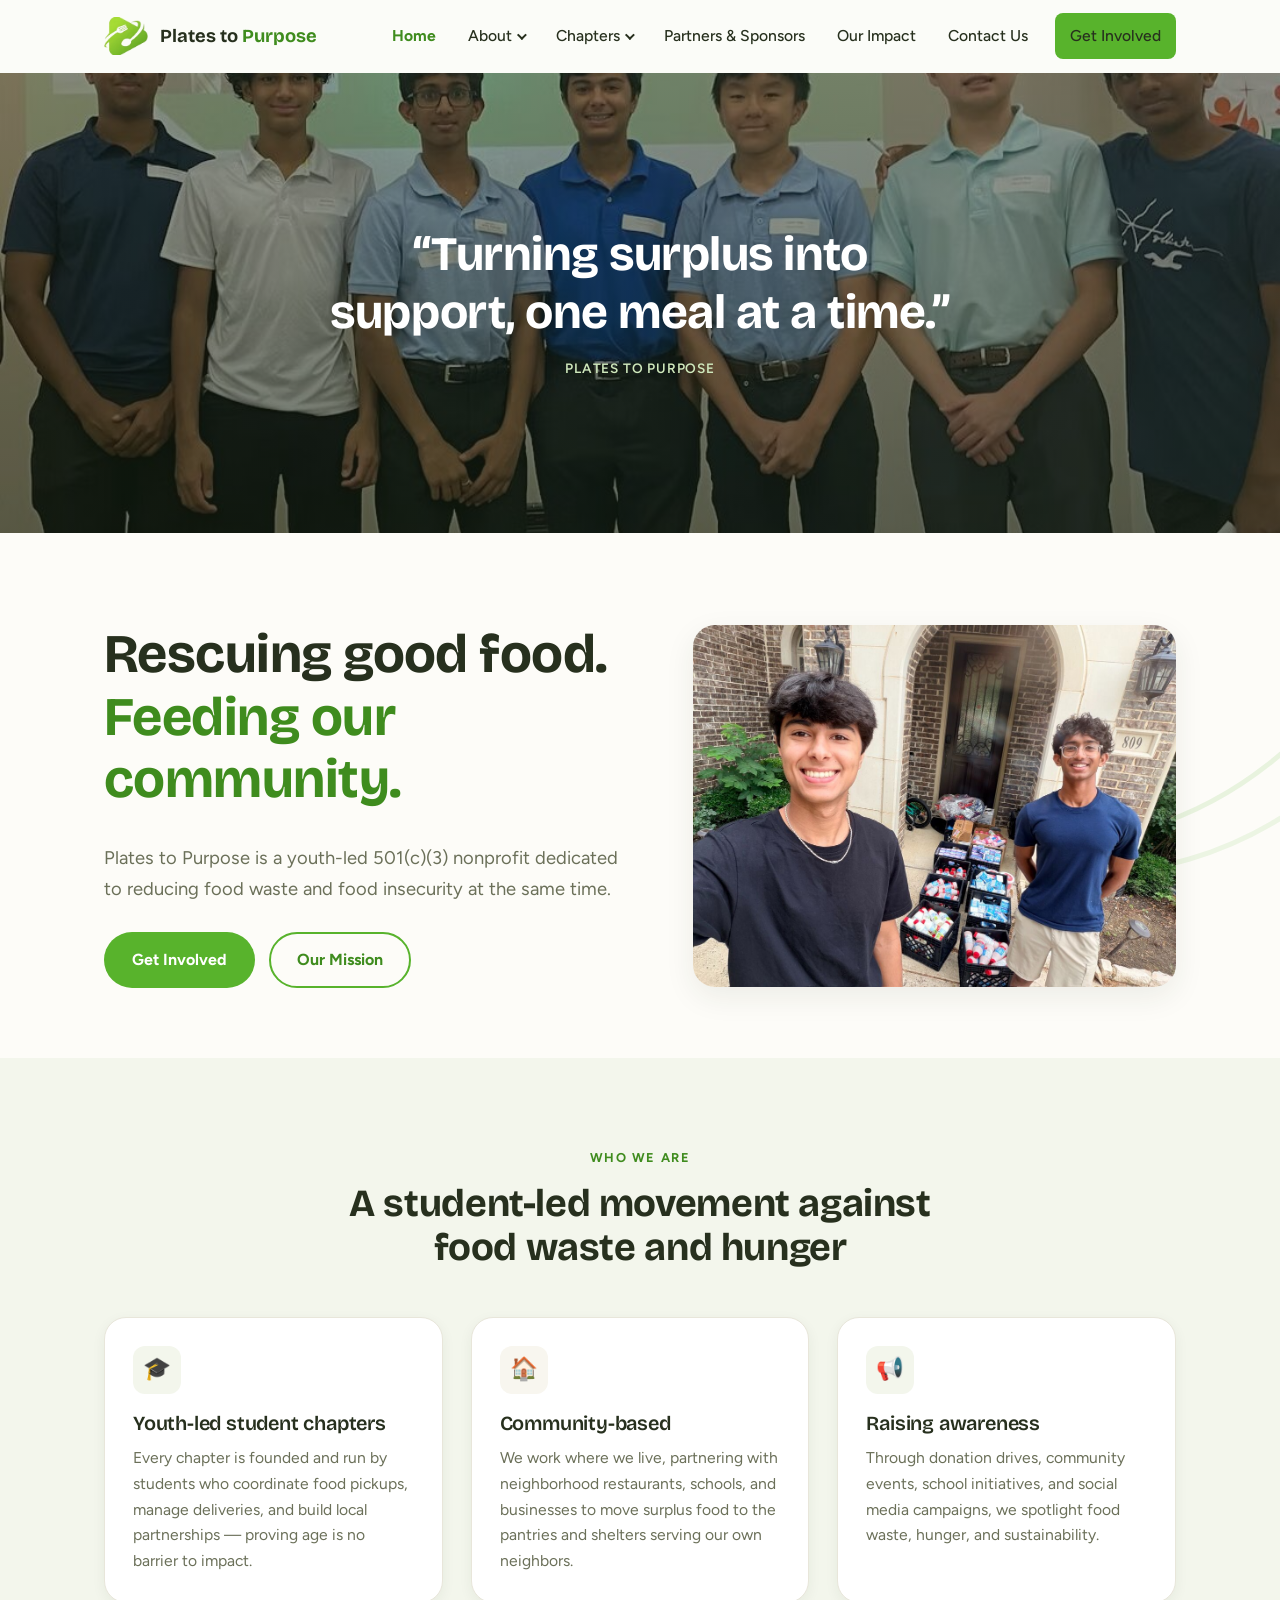
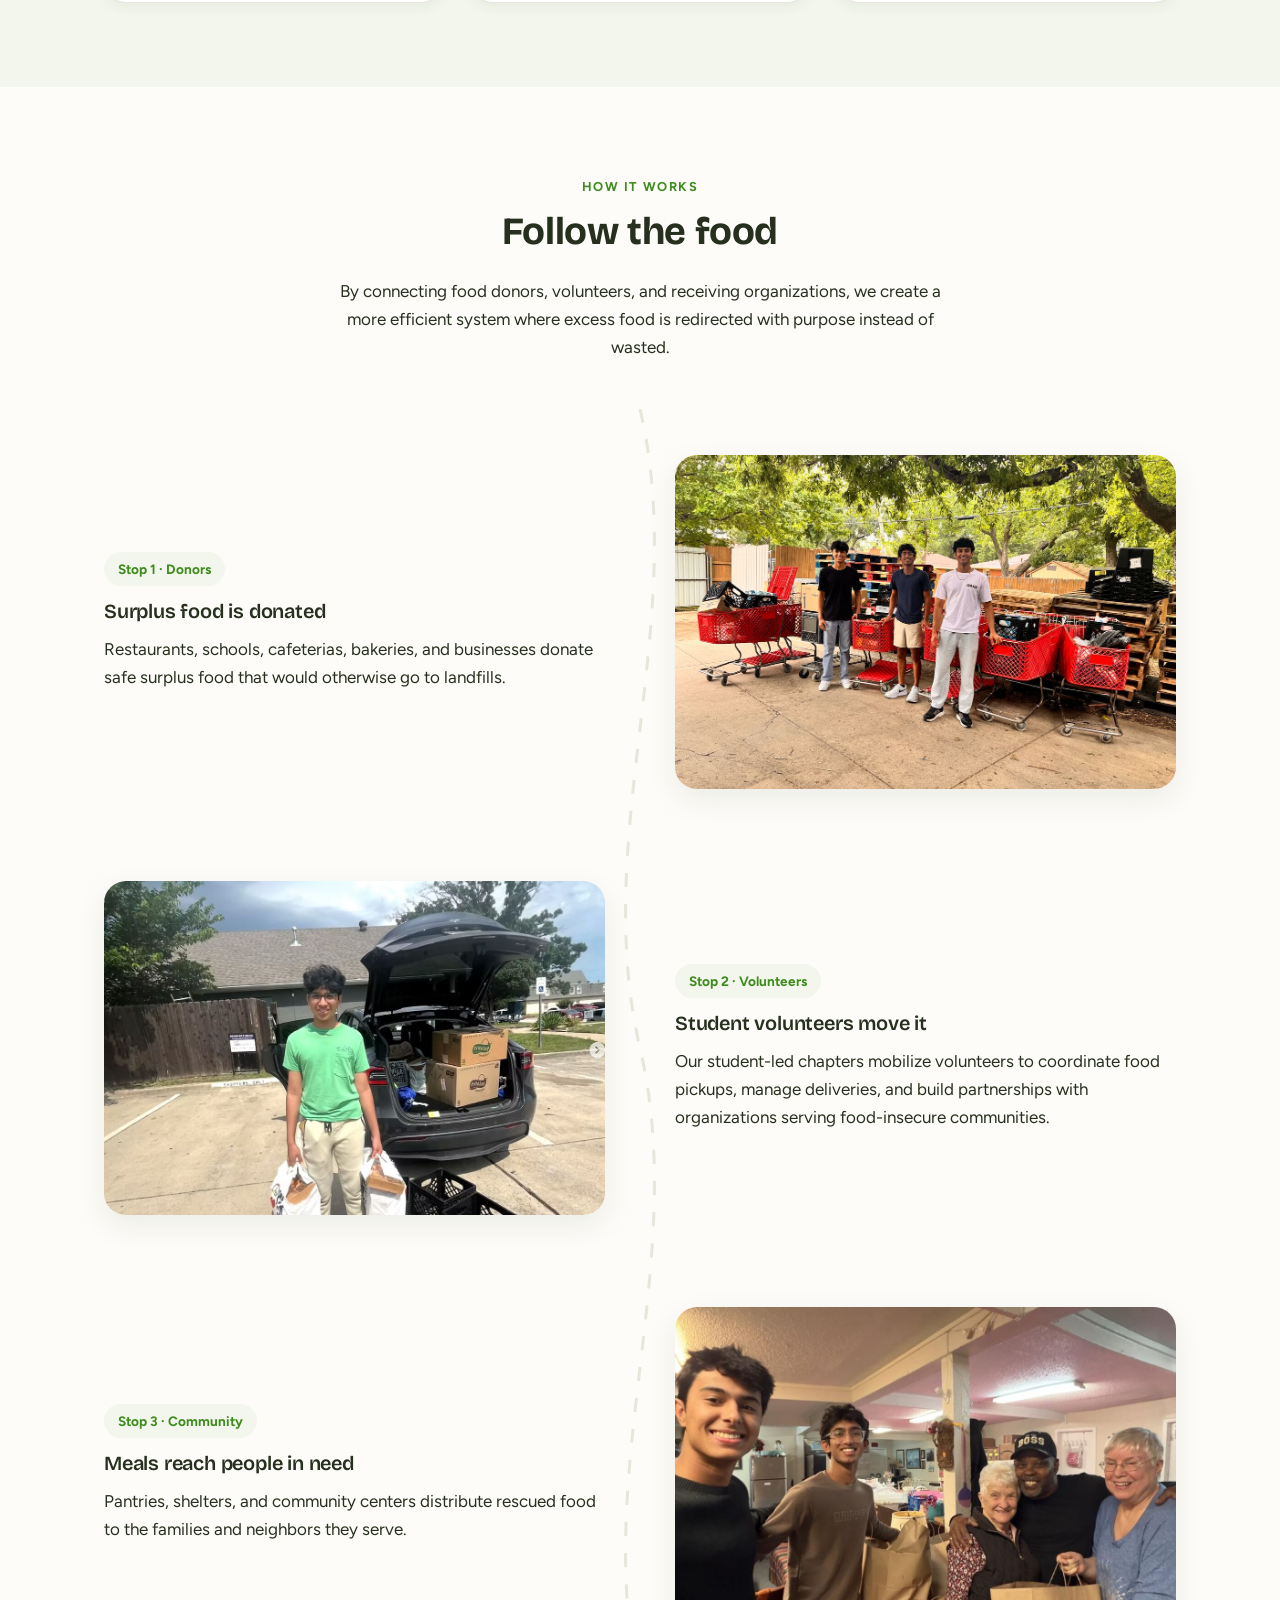
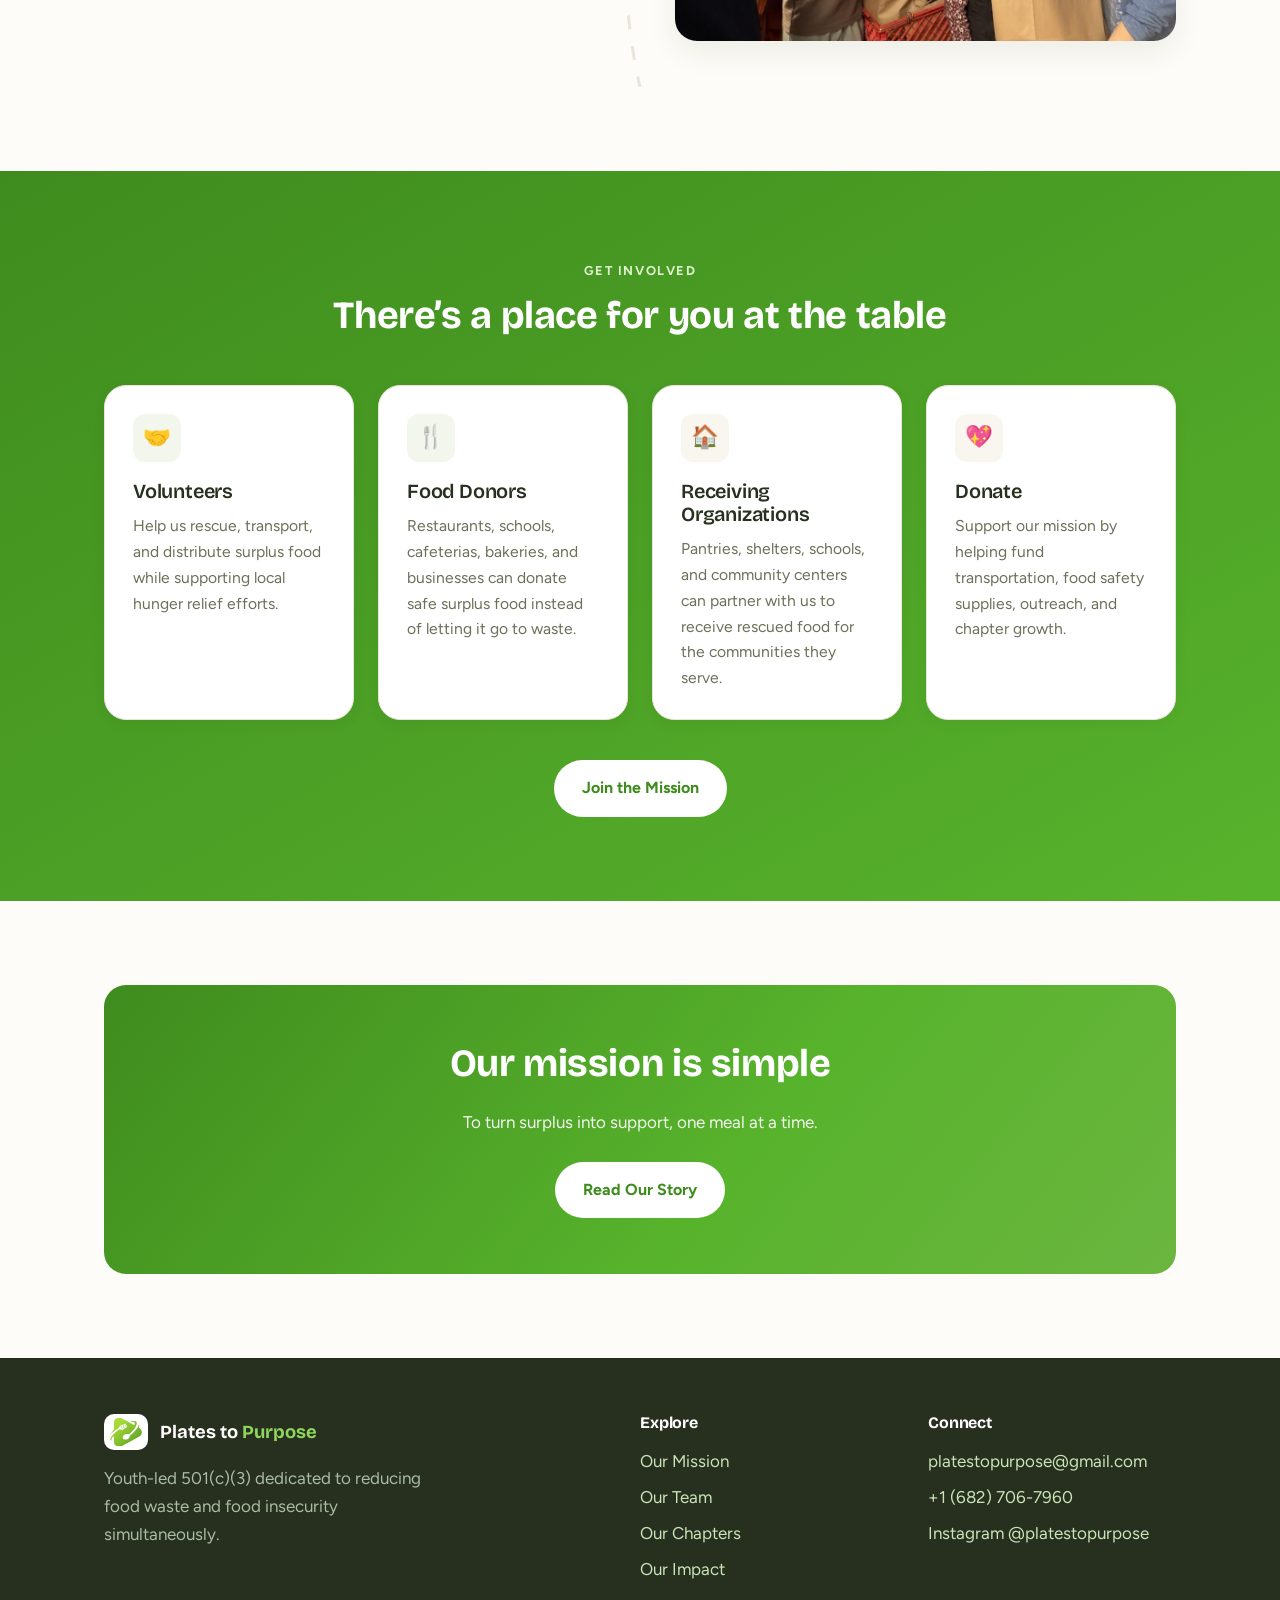
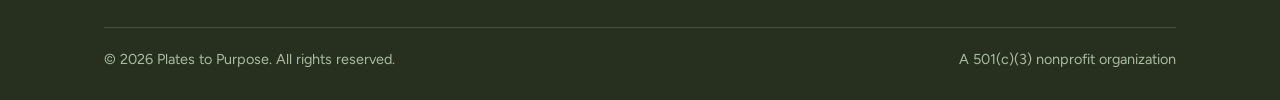
==== commit fab7beda: "Update hero banner with team photo" ====
--- a/index.html
+++ b/index.html
@@ -17,19 +17,10 @@
   <main>
 
     <!-- ================= HERO BANNER ================= -->
-    <!-- Green banner with the PTP tagline. When the new group photo is
-         ready, add this line right after the opening <section> tag and
-         remove the hero-banner--green class from it:
-           <img class="hero-banner-photo" src="assets/images/YOUR-PHOTO.jpg" alt="The Plates to Purpose team">
-    -->
-    <section class="hero-banner hero-banner--green">
-      <!-- Decorative swooshes echoing the logo orbit; they drift slowly -->
-      <svg class="banner-swoosh banner-swoosh--1" viewBox="0 0 600 300" fill="none" aria-hidden="true">
-        <path d="M10 250 C 160 320, 440 300, 590 90" stroke="rgba(255,255,255,0.28)" stroke-width="5" stroke-linecap="round"/>
-      </svg>
-      <svg class="banner-swoosh banner-swoosh--2" viewBox="0 0 600 300" fill="none" aria-hidden="true">
-        <path d="M10 60 C 180 -20, 430 10, 590 200" stroke="rgba(255,255,255,0.18)" stroke-width="5" stroke-linecap="round"/>
-      </svg>
+    <!-- Group photo of the PTP team with the tagline overlaid. To swap
+         the photo, replace the file at assets/images/photo-team-lineup.jpg. -->
+    <section class="hero-banner">
+      <img class="hero-banner-photo" src="assets/images/photo-team-lineup.jpg" alt="The Plates to Purpose team">
       <div class="hero-banner-content reveal">
         <h1 class="hero-banner-quote">&ldquo;Turning surplus into support, one meal at a time.&rdquo;</h1>
         <div class="hero-banner-attrib">Plates to Purpose</div>
